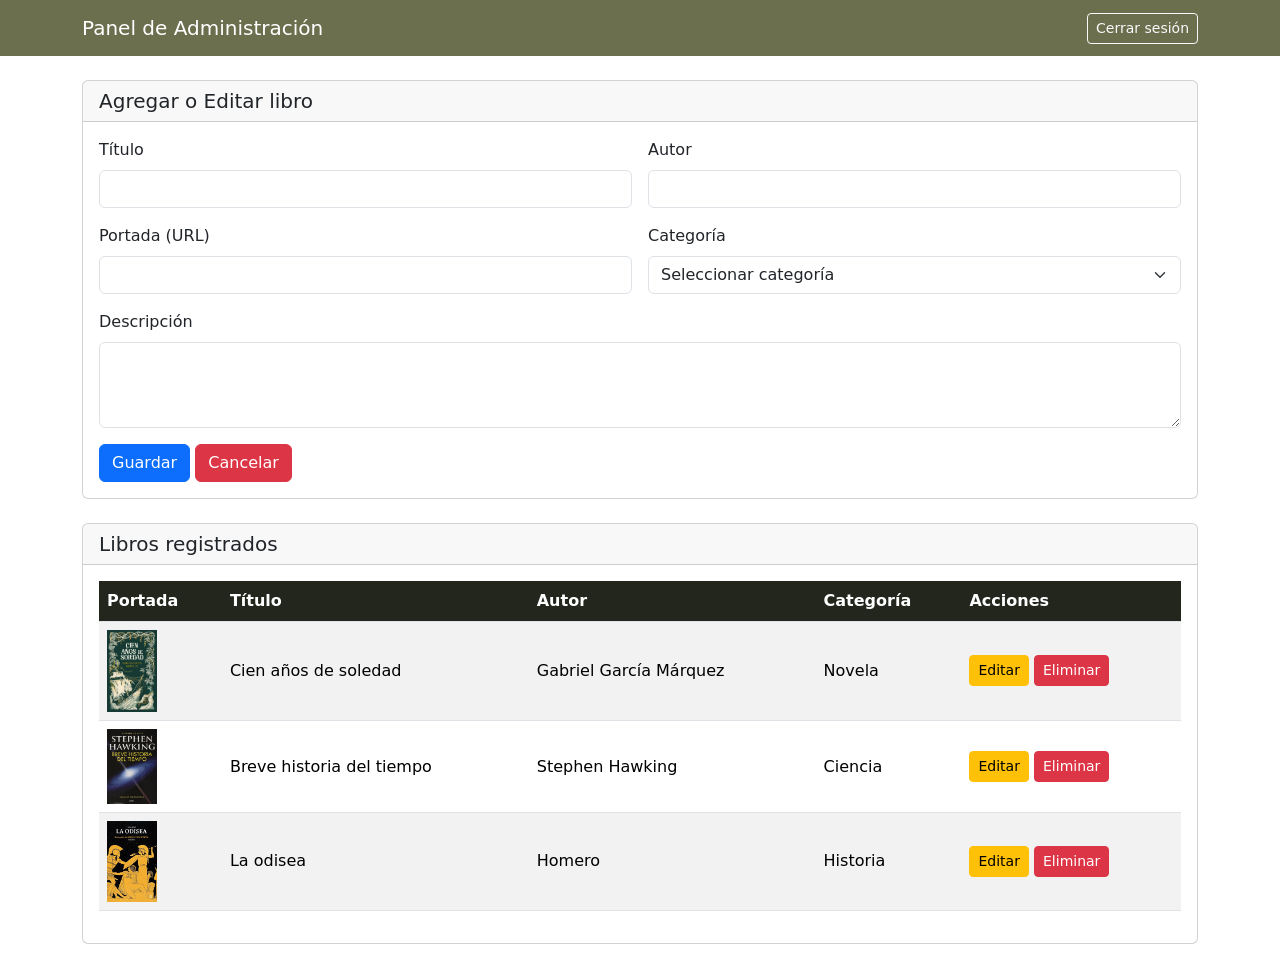
==== admin.html @ 1c7cca68 "docs: actualización de bitacora, feat: se agrego seccion de formulario tipo libro  registrados" ====
<!DOCTYPE html>
<html lang="es">

<head>
    <meta charset="UTF-8">
    <meta name="viewport" content="width=device-width, initial-scale=1.0">
    <link rel="stylesheet" href="	https://cdn.jsdelivr.net/npm/bootstrap@5.3.8/dist/css/bootstrap.min.css">
    <title>Administrador Autentico</title>
</head>

<body>

    <nav class="navbar navbar-dark" style="background-color: #6C6F4E;">
        <div class="container">
            <span class="navbar-brand">Panel de Administración</span>
            <a href="login.html" class="btn btn-outline-light btn-sm">Cerrar sesión</a>
        </div>
    </nav>
    <div class="container my-4">
        <div class="card mb-4">
            <div class="card-header">
                <h5 class="mb-0">Agregar o Editar libro</h5>
            </div>
            <div class="card-body">
                <form>
                    <div class="row g-3">

                        <div class="col-md-6">
                            <label for="titulo" class="form-label">Título</label>
                            <input type="text" id="titulo" class="form-control">
                        </div>

                        <div class="col-md-6">
                            <label for="autor" class="form-label">Autor</label>
                            <input type="text" id="autor" class="form-control">
                        </div>

                        <div class="col-md-6">
                            <label for="portada" class="form-label">Portada (URL)</label>
                            <input type="url" id="portada" class="form-control">
                        </div>

                        <div class="col-md-6">
                            <label for="categoria" class="form-label">Categoría</label>
                            <select id="categoria" class="form-select">
                                <option value="" selected disabled>Seleccionar categoría</option>
                                <option value="novela">Novela</option>
                                <option value="ciencia">Ciencia</option>
                                <option value="historia">Historia</option>
                            </select>
                        </div>

                        <div class="col-12">
                            <label for="descripcion" class="form-label">Descripción</label>
                            <textarea id="descripcion" class="form-control" rows="3"></textarea>
                        </div>

                    </div>

                    <div class="mt-3">
                        <button type="button" class="btn btn-primary">Guardar</button>
                        <button type="button" class="btn btn-danger">Cancelar</button>
                    </div>
                </form>
            </div>
        </div>
        <div class="card">
            <div class="card-header">
                <h5 class="mb-0">Libros registrados</h5>
            </div>
            <div class="card-body">
                <div class="table-responsive">
                    <table class="table table-striped align-middle">
                        <thead style="--bs-table-bg: #23261D; --bs-table-color: white;">
                            <tr>
                                <th>Portada</th>
                                <th>Título</th>
                                <th>Autor</th>
                                <th>Categoría</th>
                                <th>Acciones</th>
                            </tr>
                        </thead>
                        <tbody>
                            <tr>
                                <td><img src="img/cien-anos-de-soledad.jpg" alt="Portada" width="50"></td>
                                <td>Cien años de soledad</td>
                                <td>Gabriel García Márquez</td>
                                <td>Novela</td>
                                <td>
                                    <button type="button" class="btn btn-warning btn-sm">Editar</button>
                                    <button type="button" class="btn btn-danger btn-sm">Eliminar</button>
                                </td>
                            </tr>
                            <tr>
                                <td><img src="img/91QH0SHtdOL._AC_UF1000,1000_QL80_.jpg" alt="Portada" width="50"></td>
                                <td>Breve historia del tiempo</td>
                                <td>Stephen Hawking</td>
                                <td>Ciencia</td>
                                <td>
                                    <button type="button" class="btn btn-warning btn-sm">Editar</button>
                                    <button type="button" class="btn btn-danger btn-sm">Eliminar</button>
                                </td>
                            </tr>
                            <tr>
                                <td><img src="img/360_la-odisea-1.jpg" alt="Portada" width="50"></td>
                                <td>La odisea</td>
                                <td>Homero</td>
                                <td>Historia</td>
                                <td>
                                    <button type="button" class="btn btn-warning btn-sm">Editar</button>
                                    <button type="button" class="btn btn-danger btn-sm">Eliminar</button>
                                </td>
                            </tr>
                        </tbody>
                    </table>
                </div>
            </div>
        </div>

    </div>
</body>

</html>
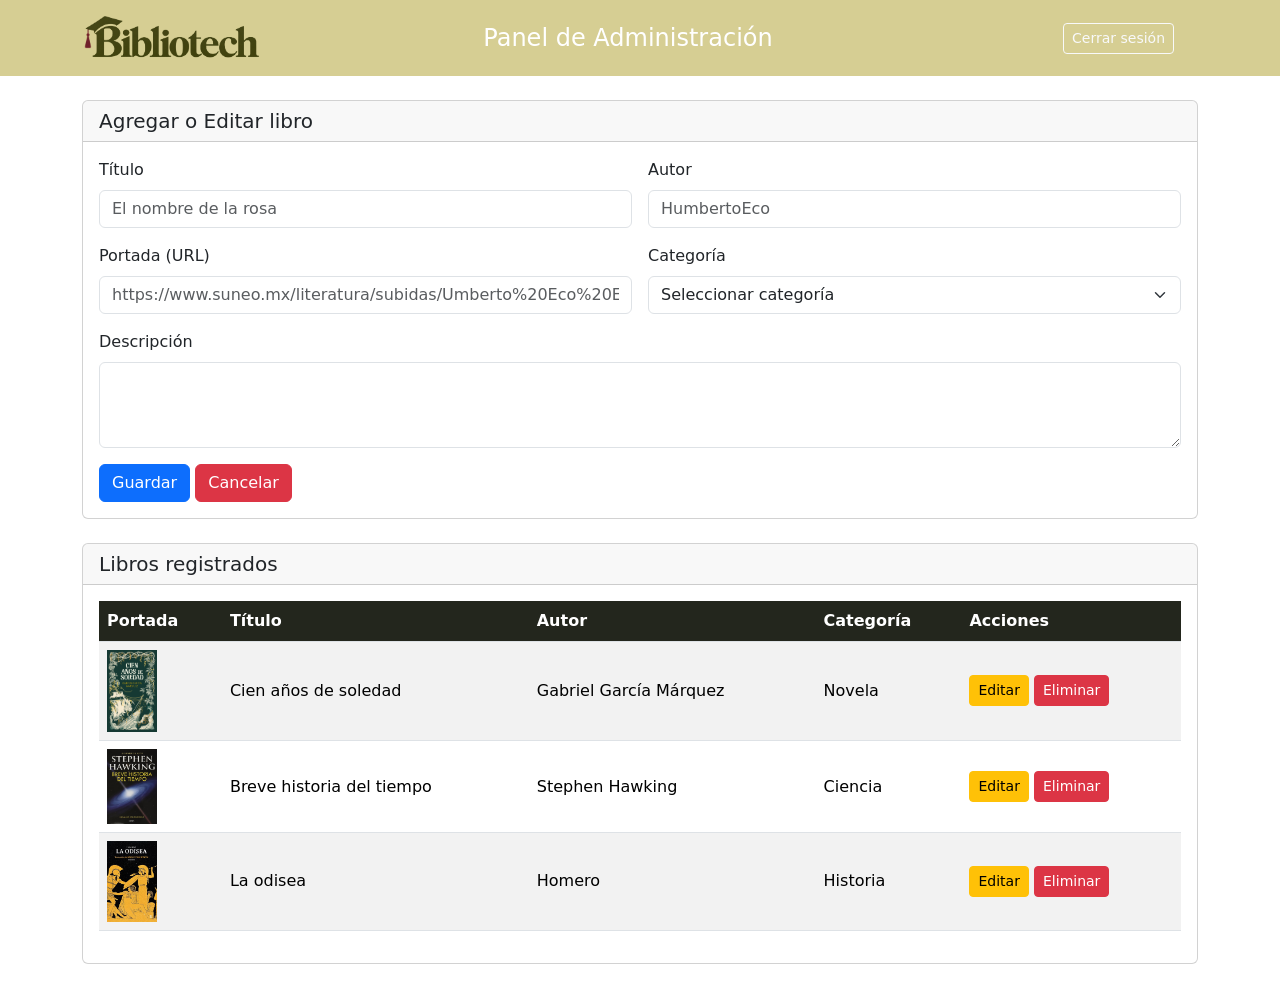
==== commit 39c200d4: "style: corrección de nav, cambio del logotipo y se añadio placeholder al formulario" ====
--- a/admin.html
+++ b/admin.html
@@ -5,17 +5,29 @@
     <meta charset="UTF-8">
     <meta name="viewport" content="width=device-width, initial-scale=1.0">
     <link rel="stylesheet" href="	https://cdn.jsdelivr.net/npm/bootstrap@5.3.8/dist/css/bootstrap.min.css">
+    <link rel="stylesheet" href="/admin.css">
     <title>Administrador Autentico</title>
 </head>
 
 <body>
+    <header class="admi">
+        <nav class="navbar navbar-dark">
+            <div class="container">
+                <div class="row w-100 align-items-center">
+                    <div class="col-3">
+                        <img src="img/Logotipo Bibliotech con birrete y borla.png" alt="Logo BiblioTech" height="60">
+                    </div>
+                    <div class="col-6 text-center">
+                        <h1 class="h4 text-white mb-0">Panel de Administración</h1>
+                    </div>
+                    <div class="col-3 text-end">
+                        <a href="login.html" class="btn btn-outline-light btn-sm">Cerrar sesión</a>
+                    </div>
 
-    <nav class="navbar navbar-dark" style="background-color: #6C6F4E;">
-        <div class="container">
-            <span class="navbar-brand">Panel de Administración</span>
-            <a href="login.html" class="btn btn-outline-light btn-sm">Cerrar sesión</a>
-        </div>
-    </nav>
+                </div>
+            </div>
+        </nav>
+    </header>
     <div class="container my-4">
         <div class="card mb-4">
             <div class="card-header">
@@ -27,17 +39,17 @@
 
                         <div class="col-md-6">
                             <label for="titulo" class="form-label">Título</label>
-                            <input type="text" id="titulo" class="form-control">
+                            <input type="text" id="titulo" class="form-control" placeholder="El nombre de la rosa">
                         </div>
 
                         <div class="col-md-6">
                             <label for="autor" class="form-label">Autor</label>
-                            <input type="text" id="autor" class="form-control">
+                            <input type="text" id="autor" class="form-control" placeholder="HumbertoEco">
                         </div>
 
                         <div class="col-md-6">
                             <label for="portada" class="form-label">Portada (URL)</label>
-                            <input type="url" id="portada" class="form-control">
+                            <input type="url" id="portada" class="form-control" placeholder="https://www.suneo.mx/literatura/subidas/Umberto%20Eco%20El%20Nombre%20de%20la%20Rosa.pdf">
                         </div>
 
                         <div class="col-md-6">
--- a/admin.css
+++ b/admin.css
@@ -0,0 +1,3 @@
+.admi{
+    background-color: #D6CE93;
+}
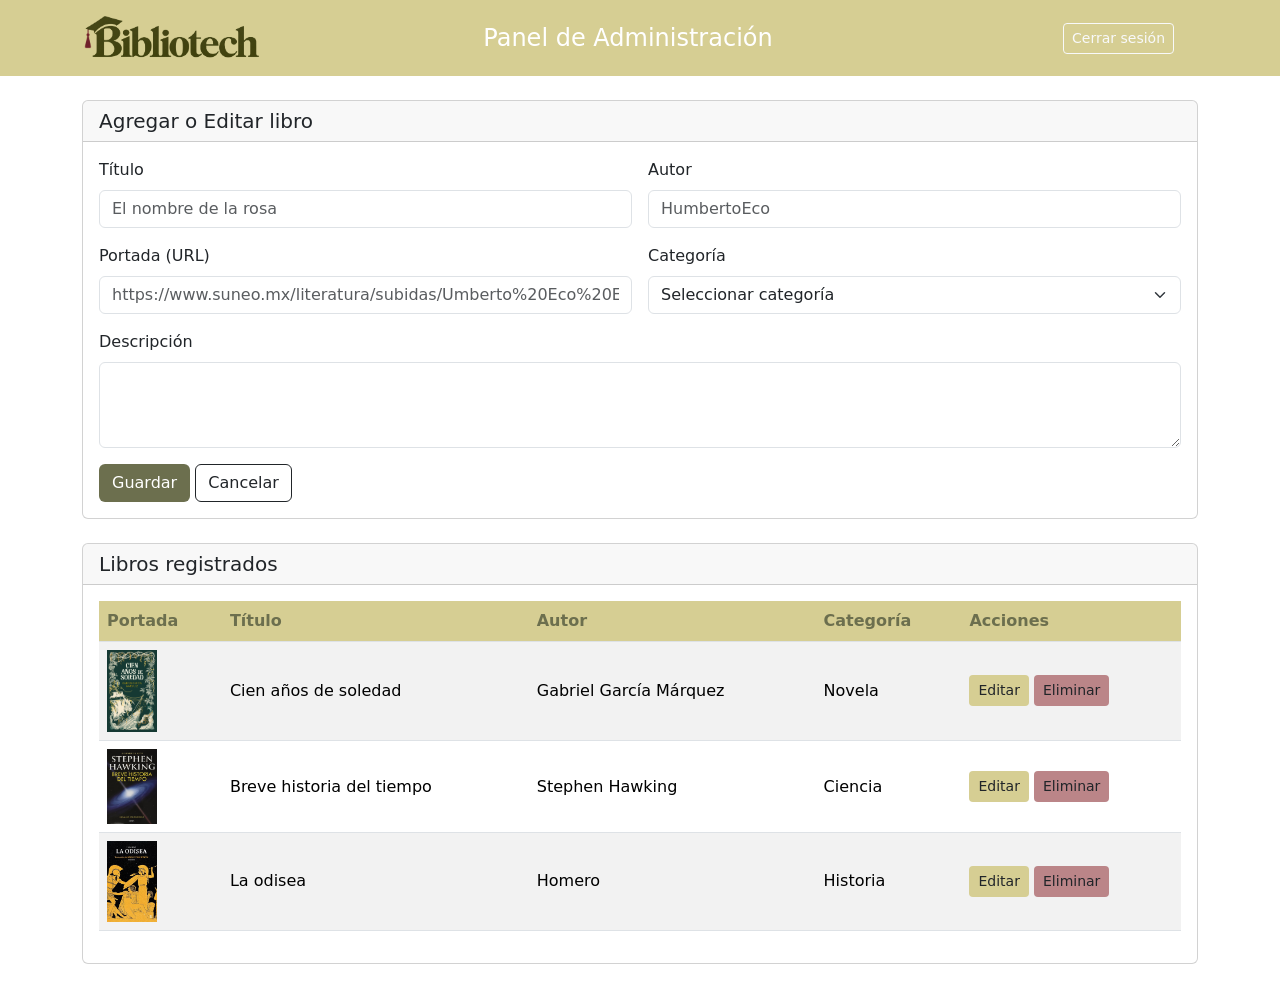
==== commit de5f85ad: "style: corrección de colores enlazados con css" ====
--- a/admin.html
+++ b/admin.html
@@ -70,8 +70,8 @@
                     </div>
 
                     <div class="mt-3">
-                        <button type="button" class="btn btn-primary">Guardar</button>
-                        <button type="button" class="btn btn-danger">Cancelar</button>
+                        <button type="button" class="btn btn-biblio">Guardar</button>
+                        <button type="button" class="btn btn-outline-dark">Cancelar</button>
                     </div>
                 </form>
             </div>
@@ -83,7 +83,7 @@
             <div class="card-body">
                 <div class="table-responsive">
                     <table class="table table-striped align-middle">
-                        <thead style="--bs-table-bg: #23261D; --bs-table-color: white;">
+                        <thead class="libros">
                             <tr>
                                 <th>Portada</th>
                                 <th>Título</th>
@@ -99,8 +99,8 @@
                                 <td>Gabriel García Márquez</td>
                                 <td>Novela</td>
                                 <td>
-                                    <button type="button" class="btn btn-warning btn-sm">Editar</button>
-                                    <button type="button" class="btn btn-danger btn-sm">Eliminar</button>
+                                    <button type="button" class="btn btn-editar btn-sm">Editar</button>
+                                    <button type="button" class="btn btn-eliminar btn-sm">Eliminar</button>
                                 </td>
                             </tr>
                             <tr>
@@ -109,8 +109,8 @@
                                 <td>Stephen Hawking</td>
                                 <td>Ciencia</td>
                                 <td>
-                                    <button type="button" class="btn btn-warning btn-sm">Editar</button>
-                                    <button type="button" class="btn btn-danger btn-sm">Eliminar</button>
+                                    <button type="button" class="btn btn-editar btn-sm">Editar</button>
+                                    <button type="button" class="btn btn-eliminar btn-sm">Eliminar</button>
                                 </td>
                             </tr>
                             <tr>
@@ -119,8 +119,8 @@
                                 <td>Homero</td>
                                 <td>Historia</td>
                                 <td>
-                                    <button type="button" class="btn btn-warning btn-sm">Editar</button>
-                                    <button type="button" class="btn btn-danger btn-sm">Eliminar</button>
+                                    <button type="button" class="btn btn-editar btn-sm">Editar</button>
+                                    <button type="button" class="btn btn-eliminar btn-sm">Eliminar</button>
                                 </td>
                             </tr>
                         </tbody>
--- a/admin.css
+++ b/admin.css
@@ -1,3 +1,20 @@
 .admi{
     background-color: #D6CE93;
+}
+.btn-biblio{
+    background-color: #6C6F4E;
+    color: white;
+}
+.btn-cancel{
+    border: 2px;
+}
+.btn-eliminar{
+    background-color: #BB8588;
+}
+.btn-editar{
+    background-color: #D6CE93;
+}
+.libros th{
+    background-color: #D6CE93;
+    color: #6C6F4E;
 }
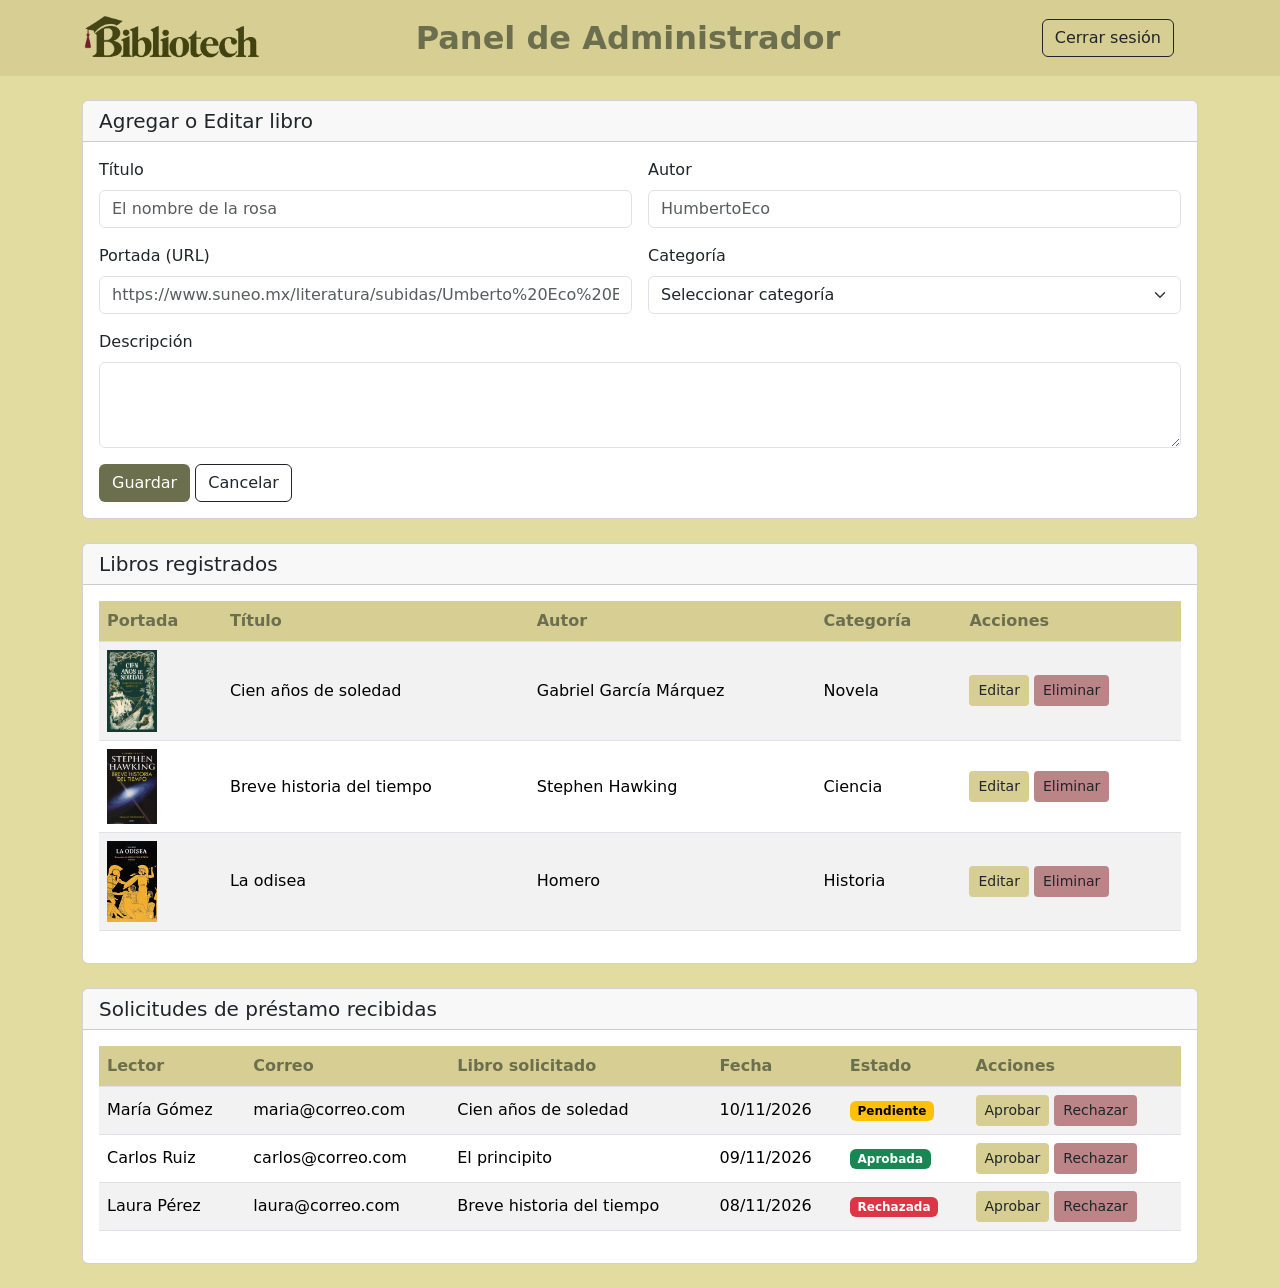
==== commit e347f250: "feat: se agrego tabla de registro de libros y se modificaron algunos estilos" ====
--- a/admin.html
+++ b/admin.html
@@ -9,7 +9,7 @@
     <title>Administrador Autentico</title>
 </head>
 
-<body>
+<body class="administrador">
     <header class="admi">
         <nav class="navbar navbar-dark">
             <div class="container">
@@ -18,10 +18,10 @@
                         <img src="img/Logotipo Bibliotech con birrete y borla.png" alt="Logo BiblioTech" height="60">
                     </div>
                     <div class="col-6 text-center">
-                        <h1 class="h4 text-white mb-0">Panel de Administración</h1>
+                        <h1 class="h2 mb-0"><strong>Panel de Administrador</strong> </h1>
                     </div>
                     <div class="col-3 text-end">
-                        <a href="login.html" class="btn btn-outline-light btn-sm">Cerrar sesión</a>
+                        <a href="login.html" class="btn btn-outline-dark ">Cerrar sesión</a>
                     </div>
 
                 </div>
@@ -49,7 +49,8 @@
 
                         <div class="col-md-6">
                             <label for="portada" class="form-label">Portada (URL)</label>
-                            <input type="url" id="portada" class="form-control" placeholder="https://www.suneo.mx/literatura/subidas/Umberto%20Eco%20El%20Nombre%20de%20la%20Rosa.pdf">
+                            <input type="url" id="portada" class="form-control"
+                                placeholder="https://www.suneo.mx/literatura/subidas/Umberto%20Eco%20El%20Nombre%20de%20la%20Rosa.pdf">
                         </div>
 
                         <div class="col-md-6">
@@ -128,6 +129,62 @@
                 </div>
             </div>
         </div>
+        <div class="card mt-4">
+            <div class="card-header">
+                <h5 class="mb-0">Solicitudes de préstamo recibidas</h5>
+            </div>
+            <div class="card-body">
+                <div class="table-responsive">
+                    <table class="table table-striped align-middle">
+                        <thead class="libros">
+                            <tr>
+                                <th>Lector</th>
+                                <th>Correo</th>
+                                <th>Libro solicitado</th>
+                                <th>Fecha</th>
+                                <th>Estado</th>
+                                <th>Acciones</th>
+                            </tr>
+                        </thead>
+                        <tbody>
+                            <tr>
+                                <td>María Gómez</td>
+                                <td>maria@correo.com</td>
+                                <td>Cien años de soledad</td>
+                                <td>10/11/2026</td>
+                                <td><span class="badge text-bg-warning">Pendiente</span></td>
+                                <td>
+                                    <button type="button" class="btn btn-editar btn-sm">Aprobar</button>
+                                    <button type="button" class="btn btn-eliminar btn-sm">Rechazar</button>
+                                </td>
+                            </tr>
+                            <tr>
+                                <td>Carlos Ruiz</td>
+                                <td>carlos@correo.com</td>
+                                <td>El principito</td>
+                                <td>09/11/2026</td>
+                                <td><span class="badge text-bg-success">Aprobada</span></td>
+                                <td>
+                                    <button type="button" class="btn btn-editar btn-sm" >Aprobar</button>
+                                    <button type="button" class="btn btn-eliminar btn-sm" >Rechazar</button>
+                                </td>
+                            </tr>
+                            <tr>
+                                <td>Laura Pérez</td>
+                                <td>laura@correo.com</td>
+                                <td>Breve historia del tiempo</td>
+                                <td>08/11/2026</td>
+                                <td><span class="badge text-bg-danger">Rechazada</span></td>
+                                <td>
+                                    <button type="button" class="btn btn-editar btn-sm" >Aprobar</button>
+                                    <button type="button" class="btn btn-eliminar btn-sm" >Rechazar</button>
+                                </td>
+                            </tr>
+                        </tbody>
+                    </table>
+                </div>
+            </div>
+        </div>
 
     </div>
 </body>
--- a/admin.css
+++ b/admin.css
@@ -1,5 +1,9 @@
+.administrador{
+    background-color: #e3dca1 ;
+}
 .admi{
     background-color: #D6CE93;
+    color: #6C6F4E;
 }
 .btn-biblio{
     background-color: #6C6F4E;
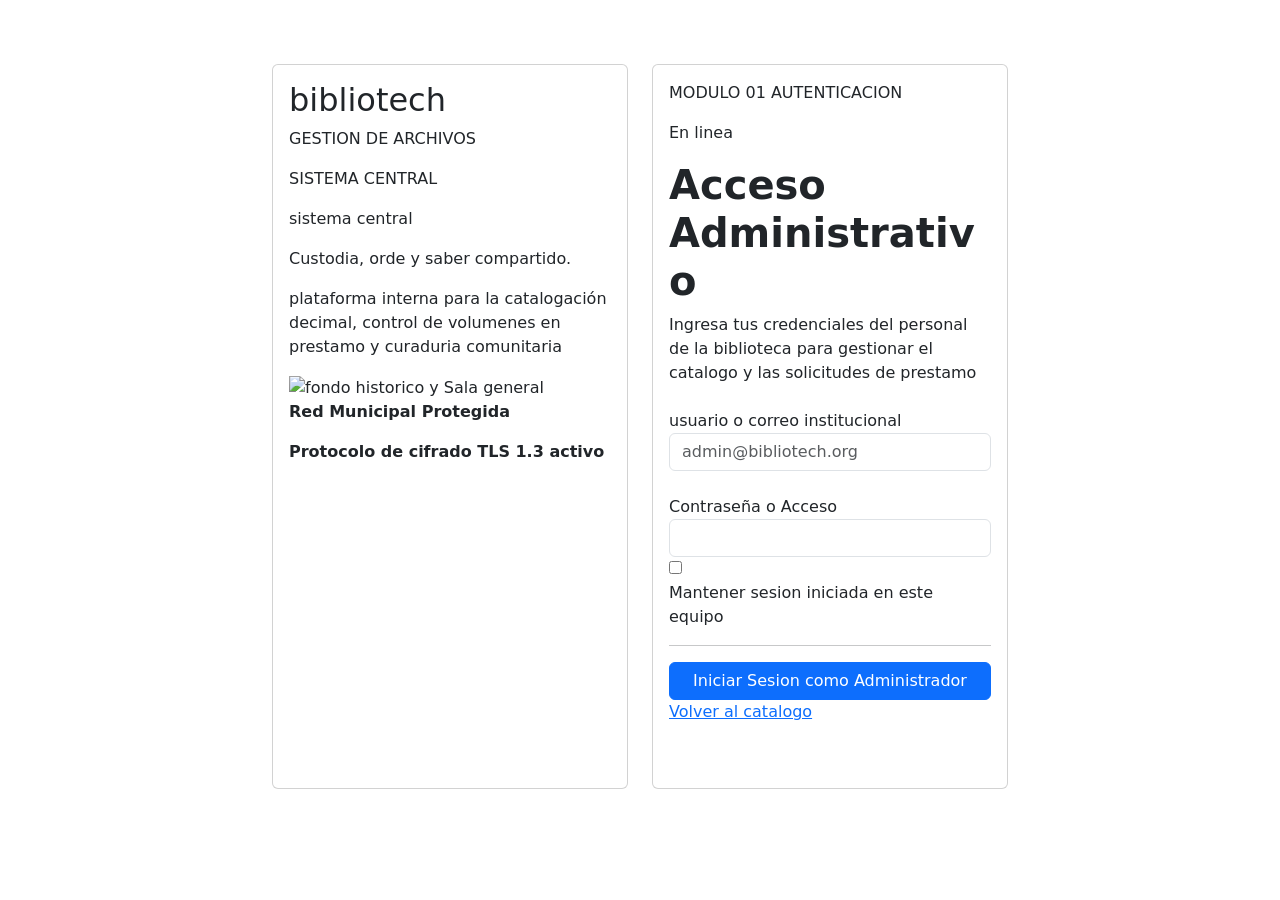
==== commit bca77313: "fix: se arregla el login" ====
--- a/admin.html
+++ b/admin.html
@@ -187,6 +187,9 @@
         </div>
 
     </div>
+    <script src="script.js"></script>
+    <script> verificarlogin()
+    </script>
 </body>
 
 </html>
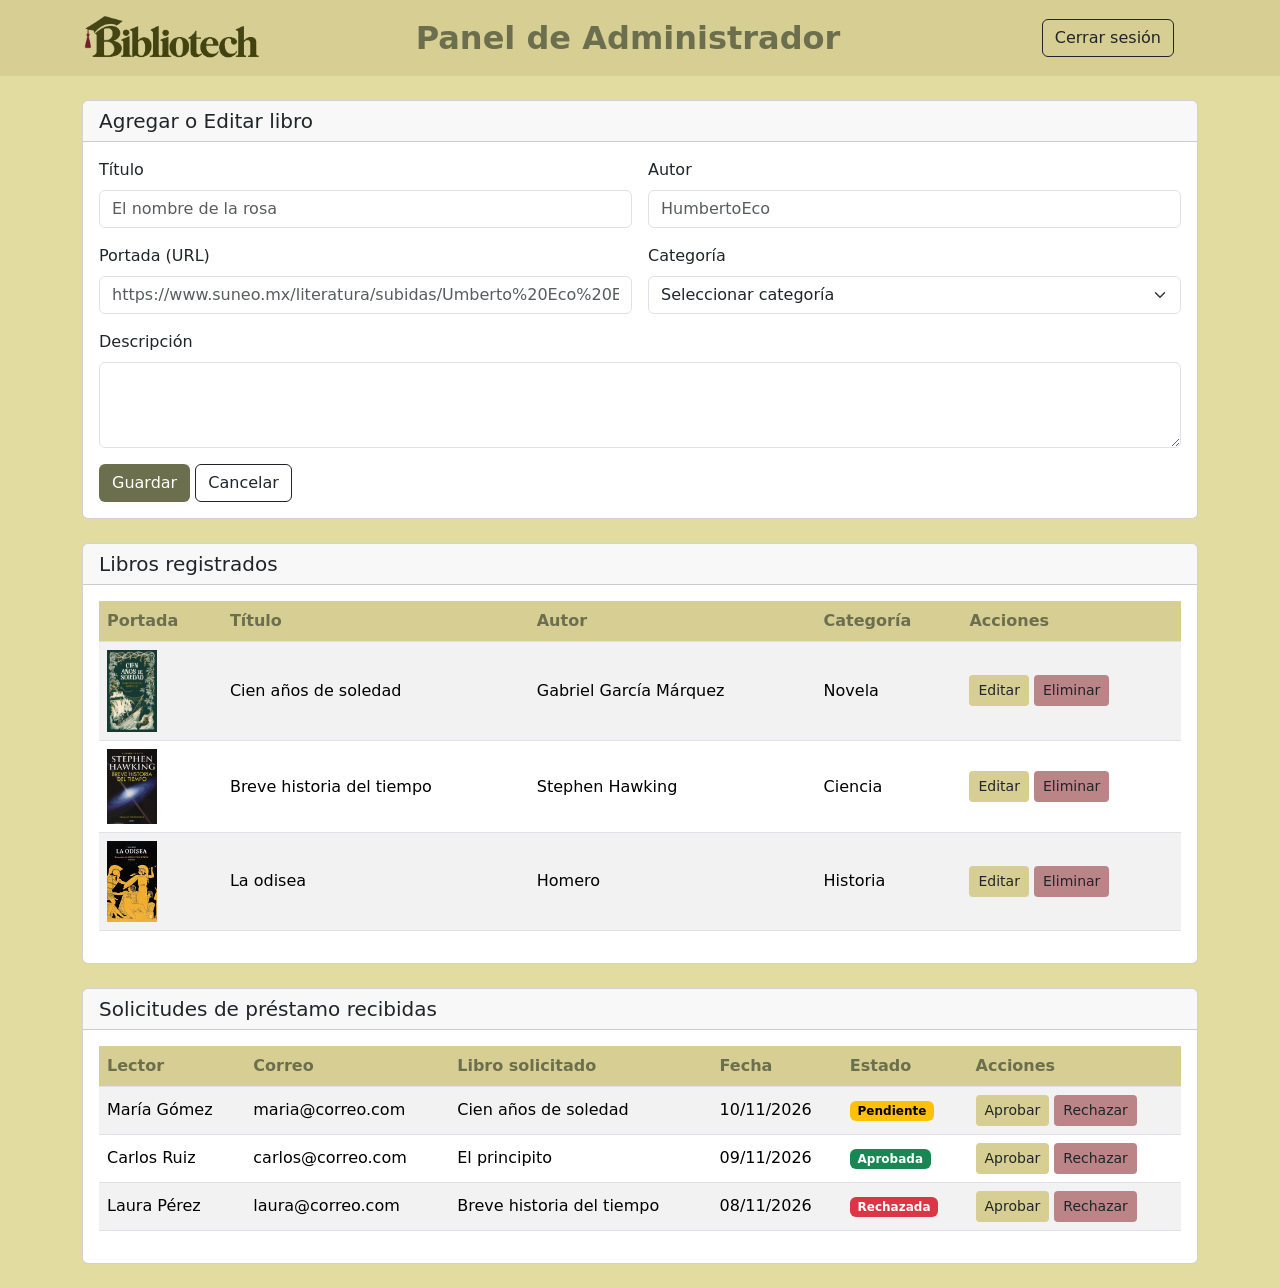
==== commit ae2996d6: "fix:eliminar index" ====
--- a/admin.html
+++ b/admin.html
@@ -188,7 +188,7 @@
 
     </div>
     <script src="script.js"></script>
-    <script> verificarlogin()
+    <script>
     </script>
 </body>
 
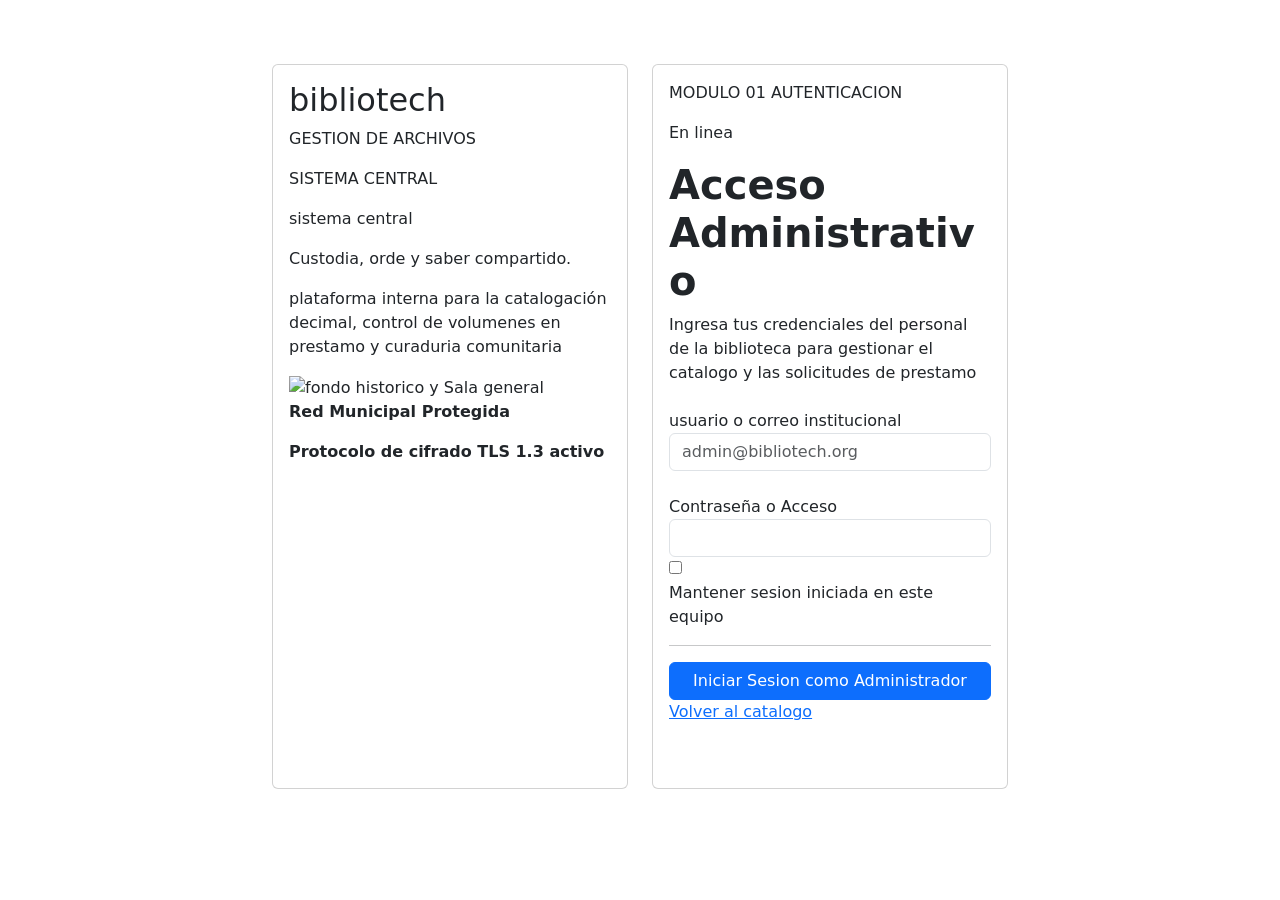
==== commit 51b1af98: "fix:añadir cataLgo" ====
--- a/admin.html
+++ b/admin.html
@@ -188,7 +188,7 @@
 
     </div>
     <script src="script.js"></script>
-    <script>
+    <script> verificarlogin()
     </script>
 </body>
 
